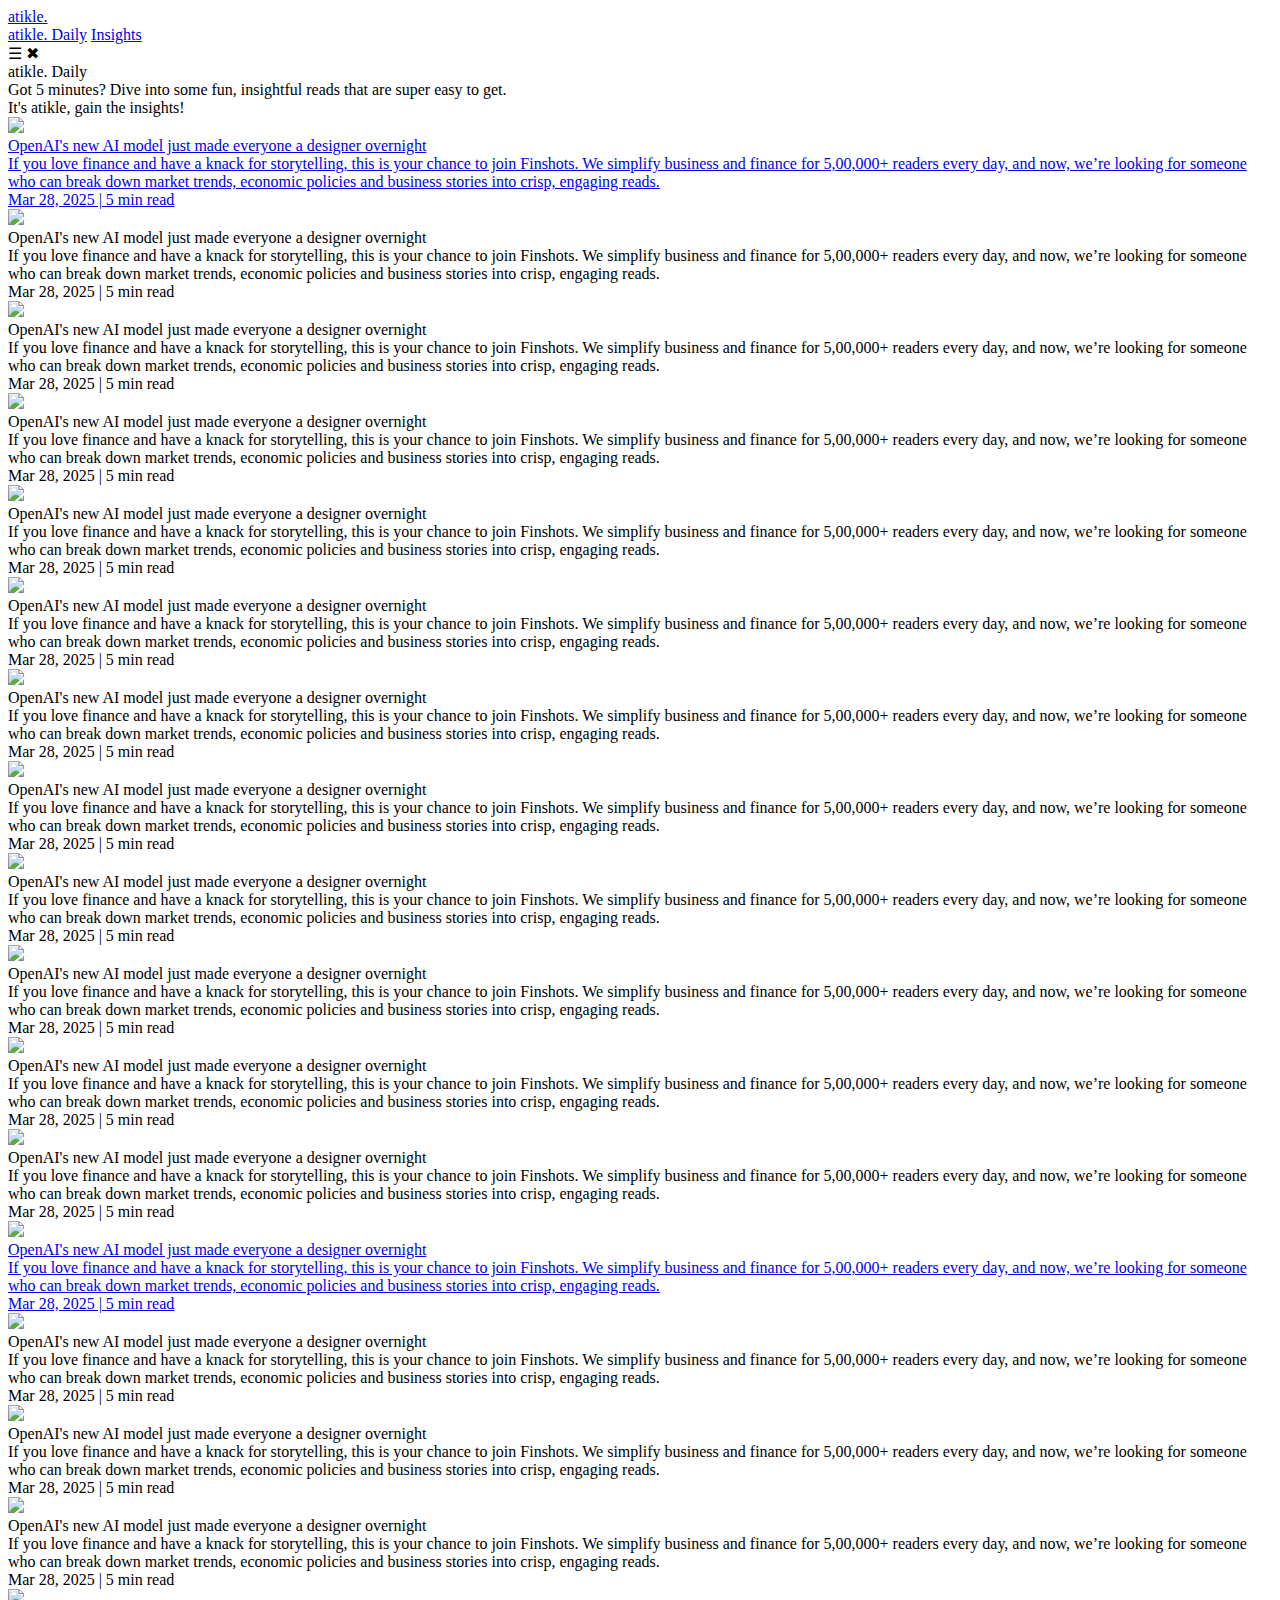
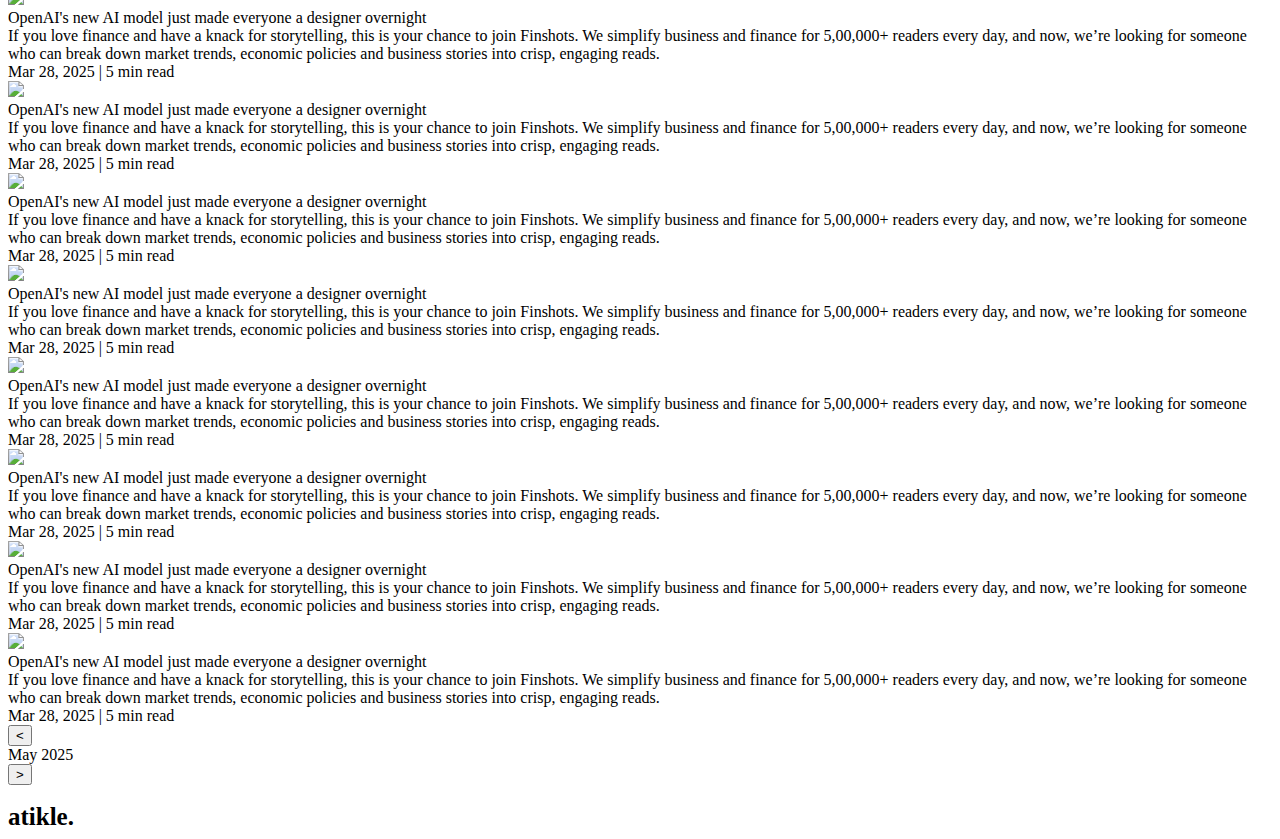
==== 2025/april/1/index.html @ 7051bd0c "Update" ====
<!DOCTYPE html>
<html lang="en">

<head>

    <meta charset="UTF-8">
    <meta name="viewport" content="width=device-width, initial-scale=1.0">
    <meta name="robots" content="index, follow">


    <!-- Roboto @ Google Fonts -->
    <!-- font-family: "Roboto", sans-serif; -->
    <link rel="preconnect" href="https://fonts.googleapis.com">
    <link rel="preconnect" href="https://fonts.gstatic.com" crossorigin>
    <link href="https://fonts.googleapis.com/css2?family=Roboto:ital,wght@0,100..900;1,100..900&display=swap"
        rel="stylesheet">

    <!-- Poppins @ Google Fonts -->
    <!-- font-family: 'Poppins', sans-serif; -->
    <link rel="preconnect" href="https://fonts.googleapis.com">
    <link rel="preconnect" href="https://fonts.gstatic.com" crossorigin>
    <link href="https://fonts.googleapis.com/css2?family=Poppins&display=swap" rel="stylesheet">

    <!-- Fredoka @ Google Fonts -->
    <!-- font-family: 'Fredoka', sans-serif; -->
    <link rel="preconnect" href="https://fonts.googleapis.com">
    <link rel="preconnect" href="https://fonts.gstatic.com" crossorigin>
    <link href="https://fonts.googleapis.com/css2?family=Fredoka&display=swap" rel="stylesheet">

    <!-- Ununtu @ Google Fonts -->
    <!-- font-family: 'Ubuntu', sans-serif; -->
    <link rel="preconnect" href="https://fonts.googleapis.com">
    <link rel="preconnect" href="https://fonts.gstatic.com" crossorigin>
    <link href="https://fonts.googleapis.com/css2?family=Ubuntu&display=swap" rel="stylesheet">


    <!-- CSS For fade-in-out effect -->
    <link rel="stylesheet" href="https://kyle-inc.github.io/resource/effect-fade-in-out/fade-in-out.css">

    <title>atikle. Daily</title>
    <link rel="icon" href="https://atikle.github.io/resource/icon.png" type="image/x-icon">

    <link rel="stylesheet" href="https://atikle.github.io/daily/daily.css">

    <style>

    </style>

</head>

<body>

    <div id="fadein"></div>
    <script src="https://kyle-inc.github.io/resource/effect-fade-in-out/fade-in-out.js"
        crossorigin="anonymous"></script>
    <script type="text/javascript">
        window.onload = function () {
            setTimeout(function () {
                document.getElementById("fadein").remove();
            }, 1000);
        };
    </script>

    <header class="navigation-header">

        <nav>

            <div class="name"><a href="https://atikle.github.io/home">atikle.</a></div>

            <div class="navigation-items" id="navigation-items">
                <a class="links" href="https://atikle.github.io/daily"><font class="atikle">atikle. Daily</font></a>
                <a class="links" href="https://atikle.github.io/insights"><font class="atikle">Insights</font></a>
            </div>

            <div class="hamburger">
                <span id="openHam">&#9776;</span>
                <span id="closeHam">&#x2716;</span>
            </div>

        </nav>

        <script>
            let openHam = document.querySelector('#openHam');
            let closeHam = document.querySelector('#closeHam');
            let navigationItems = document.querySelector('#navigation-items');

            const hamburgerEvent = (navigation, close, open) => {
                navigationItems.style.display = navigation;
                closeHam.style.display = close;
                openHam.style.display = open;
            };

            openHam.addEventListener('click', () => hamburgerEvent("flex", "block", "none"));
            closeHam.addEventListener('click', () => hamburgerEvent("none", "none", "block"));
        </script>

    </header>

    <div class="div-1">

        <font class="heading-1">
            <font class="atikle">atikle.</font>
            <font class="daily">Daily</font>
        </font>

        <br>
        <font class="text-1">Got 5 minutes? Dive into some fun, insightful reads that are super easy to get.</font>
        <br>
        <font class="text-1">It's atikle, gain the insights!</font>

    </div>

    <div class="atikle-container">

        <div class="row">

            <div class="column">
                <a href="#">
                    <img src="https://cdn.finshots.app/images/2025/03/UK-Tyre-India2.jpg">
                    <div class="column-content">
                        <div class="column-heading">OpenAI's new AI model just made everyone a designer overnight</div>
                        <div class="column-text">
                            If you love finance and have a knack for storytelling, this is your chance to join Finshots.
                            We simplify business and finance for 5,00,000+ readers every day, and now, we’re looking for
                            someone who can break down market trends, economic policies and business stories into crisp,
                            engaging reads.
                        </div>
                        <div class="column-date">Mar 28, 2025 | 5 min read</div>
                    </div>
                </a>
            </div>

            <div class="column">
                <img src="https://cdn.finshots.app/images/2025/03/Bumble-Tinder.jpg">
                <div class="column-content">
                    <div class="column-heading">OpenAI's new AI model just made everyone a designer overnight</div>
                    <div class="column-text">
                        If you love finance and have a knack for storytelling, this is your chance to join Finshots. We
                        simplify business and finance for 5,00,000+ readers every day, and now, we’re looking for
                        someone who can break down market trends, economic policies and business stories into crisp,
                        engaging reads.
                    </div>
                    <div class="column-date">Mar 28, 2025 | 5 min read</div>
                </div>
            </div>

            <div class="column">
                <img src="https://cdn.finshots.app/images/2025/03/EU-eggs.jpg">
                <div class="column-content">
                    <div class="column-heading">OpenAI's new AI model just made everyone a designer overnight</div>
                    <div class="column-text">
                        If you love finance and have a knack for storytelling, this is your chance to join Finshots. We
                        simplify business and finance for 5,00,000+ readers every day, and now, we’re looking for
                        someone who can break down market trends, economic policies and business stories into crisp,
                        engaging reads.
                    </div>
                    <div class="column-date">Mar 28, 2025 | 5 min read</div>
                </div>
            </div>

            <div class="column">
                <img src="https://cdn.finshots.app/images/2025/03/Bumble-Tinder.jpg">
                <div class="column-content">
                    <div class="column-heading">OpenAI's new AI model just made everyone a designer overnight</div>
                    <div class="column-text">
                        If you love finance and have a knack for storytelling, this is your chance to join Finshots. We
                        simplify business and finance for 5,00,000+ readers every day, and now, we’re looking for
                        someone who can break down market trends, economic policies and business stories into crisp,
                        engaging reads.
                    </div>
                    <div class="column-date">Mar 28, 2025 | 5 min read</div>
                </div>
            </div>

            <div class="column">
                <img src="https://cdn.finshots.app/images/2025/03/EU-eggs.jpg">
                <div class="column-content">
                    <div class="column-heading">OpenAI's new AI model just made everyone a designer overnight</div>
                    <div class="column-text">
                        If you love finance and have a knack for storytelling, this is your chance to join Finshots. We
                        simplify business and finance for 5,00,000+ readers every day, and now, we’re looking for
                        someone who can break down market trends, economic policies and business stories into crisp,
                        engaging reads.
                    </div>
                    <div class="column-date">Mar 28, 2025 | 5 min read</div>
                </div>
            </div>

            <div class="column">
                <img src="https://cdn.finshots.app/images/2025/03/UK-Tyre-India2.jpg">
                <div class="column-content">
                    <div class="column-heading">OpenAI's new AI model just made everyone a designer overnight</div>
                    <div class="column-text">
                        If you love finance and have a knack for storytelling, this is your chance to join Finshots. We
                        simplify business and finance for 5,00,000+ readers every day, and now, we’re looking for
                        someone who can break down market trends, economic policies and business stories into crisp,
                        engaging reads.
                    </div>
                    <div class="column-date">Mar 28, 2025 | 5 min read</div>
                </div>
            </div>

            <div class="column">
                <img src="https://cdn.finshots.app/images/2025/03/EU-eggs.jpg">
                <div class="column-content">
                    <div class="column-heading">OpenAI's new AI model just made everyone a designer overnight</div>
                    <div class="column-text">
                        If you love finance and have a knack for storytelling, this is your chance to join Finshots. We
                        simplify business and finance for 5,00,000+ readers every day, and now, we’re looking for
                        someone who can break down market trends, economic policies and business stories into crisp,
                        engaging reads.
                    </div>
                    <div class="column-date">Mar 28, 2025 | 5 min read</div>
                </div>
            </div>

            <div class="column">
                <img src="https://cdn.finshots.app/images/2025/03/UK-Tyre-India2.jpg">
                <div class="column-content">
                    <div class="column-heading">OpenAI's new AI model just made everyone a designer overnight</div>
                    <div class="column-text">
                        If you love finance and have a knack for storytelling, this is your chance to join Finshots. We
                        simplify business and finance for 5,00,000+ readers every day, and now, we’re looking for
                        someone who can break down market trends, economic policies and business stories into crisp,
                        engaging reads.
                    </div>
                    <div class="column-date">Mar 28, 2025 | 5 min read</div>
                </div>
            </div>

            <div class="column">
                <img src="https://cdn.finshots.app/images/2025/03/Bumble-Tinder.jpg">
                <div class="column-content">
                    <div class="column-heading">OpenAI's new AI model just made everyone a designer overnight</div>
                    <div class="column-text">
                        If you love finance and have a knack for storytelling, this is your chance to join Finshots. We
                        simplify business and finance for 5,00,000+ readers every day, and now, we’re looking for
                        someone who can break down market trends, economic policies and business stories into crisp,
                        engaging reads.
                    </div>
                    <div class="column-date">Mar 28, 2025 | 5 min read</div>
                </div>
            </div>

            <div class="column">
                <img src="https://cdn.finshots.app/images/2025/03/UK-Tyre-India2.jpg">
                <div class="column-content">
                    <div class="column-heading">OpenAI's new AI model just made everyone a designer overnight</div>
                    <div class="column-text">
                        If you love finance and have a knack for storytelling, this is your chance to join Finshots. We
                        simplify business and finance for 5,00,000+ readers every day, and now, we’re looking for
                        someone who can break down market trends, economic policies and business stories into crisp,
                        engaging reads.
                    </div>
                    <div class="column-date">Mar 28, 2025 | 5 min read</div>
                </div>
            </div>

            <div class="column">
                <img src="https://cdn.finshots.app/images/2025/03/Bumble-Tinder.jpg">
                <div class="column-content">
                    <div class="column-heading">OpenAI's new AI model just made everyone a designer overnight</div>
                    <div class="column-text">
                        If you love finance and have a knack for storytelling, this is your chance to join Finshots. We
                        simplify business and finance for 5,00,000+ readers every day, and now, we’re looking for
                        someone who can break down market trends, economic policies and business stories into crisp,
                        engaging reads.
                    </div>
                    <div class="column-date">Mar 28, 2025 | 5 min read</div>
                </div>
            </div>

            <div class="column">
                <img src="https://cdn.finshots.app/images/2025/03/EU-eggs.jpg">
                <div class="column-content">
                    <div class="column-heading">OpenAI's new AI model just made everyone a designer overnight</div>
                    <div class="column-text">
                        If you love finance and have a knack for storytelling, this is your chance to join Finshots. We
                        simplify business and finance for 5,00,000+ readers every day, and now, we’re looking for
                        someone who can break down market trends, economic policies and business stories into crisp,
                        engaging reads.
                    </div>
                    <div class="column-date">Mar 28, 2025 | 5 min read</div>
                </div>
            </div>


            <!-- repeat -->


            <div class="column">
                <a href="#">
                    <img src="https://cdn.finshots.app/images/2025/03/UK-Tyre-India2.jpg">
                    <div class="column-content">
                        <div class="column-heading">OpenAI's new AI model just made everyone a designer overnight</div>
                        <div class="column-text">
                            If you love finance and have a knack for storytelling, this is your chance to join Finshots.
                            We simplify business and finance for 5,00,000+ readers every day, and now, we’re looking for
                            someone who can break down market trends, economic policies and business stories into crisp,
                            engaging reads.
                        </div>
                        <div class="column-date">Mar 28, 2025 | 5 min read</div>
                    </div>
                </a>
            </div>

            <div class="column">
                <img src="https://cdn.finshots.app/images/2025/03/Bumble-Tinder.jpg">
                <div class="column-content">
                    <div class="column-heading">OpenAI's new AI model just made everyone a designer overnight</div>
                    <div class="column-text">
                        If you love finance and have a knack for storytelling, this is your chance to join Finshots. We
                        simplify business and finance for 5,00,000+ readers every day, and now, we’re looking for
                        someone who can break down market trends, economic policies and business stories into crisp,
                        engaging reads.
                    </div>
                    <div class="column-date">Mar 28, 2025 | 5 min read</div>
                </div>
            </div>

            <div class="column">
                <img src="https://cdn.finshots.app/images/2025/03/EU-eggs.jpg">
                <div class="column-content">
                    <div class="column-heading">OpenAI's new AI model just made everyone a designer overnight</div>
                    <div class="column-text">
                        If you love finance and have a knack for storytelling, this is your chance to join Finshots. We
                        simplify business and finance for 5,00,000+ readers every day, and now, we’re looking for
                        someone who can break down market trends, economic policies and business stories into crisp,
                        engaging reads.
                    </div>
                    <div class="column-date">Mar 28, 2025 | 5 min read</div>
                </div>
            </div>

            <div class="column">
                <img src="https://cdn.finshots.app/images/2025/03/Bumble-Tinder.jpg">
                <div class="column-content">
                    <div class="column-heading">OpenAI's new AI model just made everyone a designer overnight</div>
                    <div class="column-text">
                        If you love finance and have a knack for storytelling, this is your chance to join Finshots. We
                        simplify business and finance for 5,00,000+ readers every day, and now, we’re looking for
                        someone who can break down market trends, economic policies and business stories into crisp,
                        engaging reads.
                    </div>
                    <div class="column-date">Mar 28, 2025 | 5 min read</div>
                </div>
            </div>

            <div class="column">
                <img src="https://cdn.finshots.app/images/2025/03/EU-eggs.jpg">
                <div class="column-content">
                    <div class="column-heading">OpenAI's new AI model just made everyone a designer overnight</div>
                    <div class="column-text">
                        If you love finance and have a knack for storytelling, this is your chance to join Finshots. We
                        simplify business and finance for 5,00,000+ readers every day, and now, we’re looking for
                        someone who can break down market trends, economic policies and business stories into crisp,
                        engaging reads.
                    </div>
                    <div class="column-date">Mar 28, 2025 | 5 min read</div>
                </div>
            </div>

            <div class="column">
                <img src="https://cdn.finshots.app/images/2025/03/UK-Tyre-India2.jpg">
                <div class="column-content">
                    <div class="column-heading">OpenAI's new AI model just made everyone a designer overnight</div>
                    <div class="column-text">
                        If you love finance and have a knack for storytelling, this is your chance to join Finshots. We
                        simplify business and finance for 5,00,000+ readers every day, and now, we’re looking for
                        someone who can break down market trends, economic policies and business stories into crisp,
                        engaging reads.
                    </div>
                    <div class="column-date">Mar 28, 2025 | 5 min read</div>
                </div>
            </div>

            <div class="column">
                <img src="https://cdn.finshots.app/images/2025/03/EU-eggs.jpg">
                <div class="column-content">
                    <div class="column-heading">OpenAI's new AI model just made everyone a designer overnight</div>
                    <div class="column-text">
                        If you love finance and have a knack for storytelling, this is your chance to join Finshots. We
                        simplify business and finance for 5,00,000+ readers every day, and now, we’re looking for
                        someone who can break down market trends, economic policies and business stories into crisp,
                        engaging reads.
                    </div>
                    <div class="column-date">Mar 28, 2025 | 5 min read</div>
                </div>
            </div>

            <div class="column">
                <img src="https://cdn.finshots.app/images/2025/03/UK-Tyre-India2.jpg">
                <div class="column-content">
                    <div class="column-heading">OpenAI's new AI model just made everyone a designer overnight</div>
                    <div class="column-text">
                        If you love finance and have a knack for storytelling, this is your chance to join Finshots. We
                        simplify business and finance for 5,00,000+ readers every day, and now, we’re looking for
                        someone who can break down market trends, economic policies and business stories into crisp,
                        engaging reads.
                    </div>
                    <div class="column-date">Mar 28, 2025 | 5 min read</div>
                </div>
            </div>

            <div class="column">
                <img src="https://cdn.finshots.app/images/2025/03/Bumble-Tinder.jpg">
                <div class="column-content">
                    <div class="column-heading">OpenAI's new AI model just made everyone a designer overnight</div>
                    <div class="column-text">
                        If you love finance and have a knack for storytelling, this is your chance to join Finshots. We
                        simplify business and finance for 5,00,000+ readers every day, and now, we’re looking for
                        someone who can break down market trends, economic policies and business stories into crisp,
                        engaging reads.
                    </div>
                    <div class="column-date">Mar 28, 2025 | 5 min read</div>
                </div>
            </div>

            <div class="column">
                <img src="https://cdn.finshots.app/images/2025/03/UK-Tyre-India2.jpg">
                <div class="column-content">
                    <div class="column-heading">OpenAI's new AI model just made everyone a designer overnight</div>
                    <div class="column-text">
                        If you love finance and have a knack for storytelling, this is your chance to join Finshots. We
                        simplify business and finance for 5,00,000+ readers every day, and now, we’re looking for
                        someone who can break down market trends, economic policies and business stories into crisp,
                        engaging reads.
                    </div>
                    <div class="column-date">Mar 28, 2025 | 5 min read</div>
                </div>
            </div>

            <div class="column">
                <img src="https://cdn.finshots.app/images/2025/03/Bumble-Tinder.jpg">
                <div class="column-content">
                    <div class="column-heading">OpenAI's new AI model just made everyone a designer overnight</div>
                    <div class="column-text">
                        If you love finance and have a knack for storytelling, this is your chance to join Finshots. We
                        simplify business and finance for 5,00,000+ readers every day, and now, we’re looking for
                        someone who can break down market trends, economic policies and business stories into crisp,
                        engaging reads.
                    </div>
                    <div class="column-date">Mar 28, 2025 | 5 min read</div>
                </div>
            </div>

            <div class="column">
                <img src="https://cdn.finshots.app/images/2025/03/EU-eggs.jpg">
                <div class="column-content">
                    <div class="column-heading">OpenAI's new AI model just made everyone a designer overnight</div>
                    <div class="column-text">
                        If you love finance and have a knack for storytelling, this is your chance to join Finshots. We
                        simplify business and finance for 5,00,000+ readers every day, and now, we’re looking for
                        someone who can break down market trends, economic policies and business stories into crisp,
                        engaging reads.
                    </div>
                    <div class="column-date">Mar 28, 2025 | 5 min read</div>
                </div>
            </div>

        </div>

    </div>

    <div class="page-switcher-bar">

        <button class="page-switch-button inactive" title="Previous Page"> < </button>

        <div onclick="location.href='https://atikle.github.io/daily/filter'" class="page-number" title="Filter">May 2025</div>

        <button onclick="location.href='https://atikle.github.io/archive/2025/april'" class="page-switch-button" title="Next Page"> > </button>

    </div>

    <footer>

        <div class="footer-container-1">
            <img src="https://atikle.github.io/resource/icon.png" style="width: 60px;" alt="">
            <br>
            <font class="atikle" style="font-size: 25px; font-weight: 600;">atikle.</font>
        </div>

    </footer>

</body>

</html>
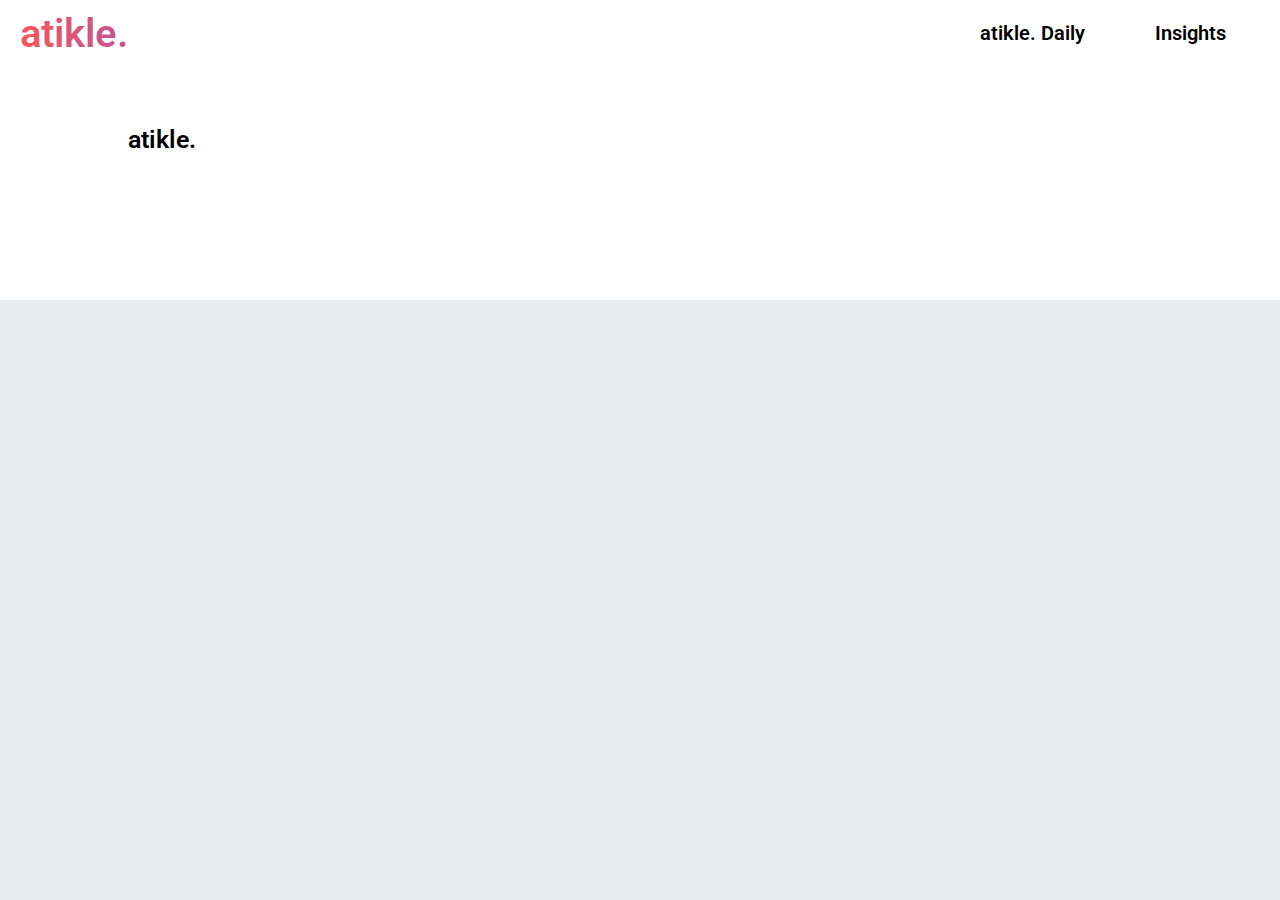
==== commit 470c148f: "Update" ====
--- a/2025/april/1/index.html
+++ b/2025/april/1/index.html
@@ -40,7 +40,7 @@
     <title>atikle. Daily</title>
     <link rel="icon" href="https://atikle.github.io/resource/icon.png" type="image/x-icon">
 
-    <link rel="stylesheet" href="https://atikle.github.io/daily/daily.css">
+    <link rel="stylesheet" href="https://atikle.github.io/archive/2025/april/1/atikle.css">
 
     <style>
 
@@ -96,382 +96,6 @@
 
     </header>
 
-    <div class="div-1">
-
-        <font class="heading-1">
-            <font class="atikle">atikle.</font>
-            <font class="daily">Daily</font>
-        </font>
-
-        <br>
-        <font class="text-1">Got 5 minutes? Dive into some fun, insightful reads that are super easy to get.</font>
-        <br>
-        <font class="text-1">It's atikle, gain the insights!</font>
-
-    </div>
-
-    <div class="atikle-container">
-
-        <div class="row">
-
-            <div class="column">
-                <a href="#">
-                    <img src="https://cdn.finshots.app/images/2025/03/UK-Tyre-India2.jpg">
-                    <div class="column-content">
-                        <div class="column-heading">OpenAI's new AI model just made everyone a designer overnight</div>
-                        <div class="column-text">
-                            If you love finance and have a knack for storytelling, this is your chance to join Finshots.
-                            We simplify business and finance for 5,00,000+ readers every day, and now, we’re looking for
-                            someone who can break down market trends, economic policies and business stories into crisp,
-                            engaging reads.
-                        </div>
-                        <div class="column-date">Mar 28, 2025 | 5 min read</div>
-                    </div>
-                </a>
-            </div>
-
-            <div class="column">
-                <img src="https://cdn.finshots.app/images/2025/03/Bumble-Tinder.jpg">
-                <div class="column-content">
-                    <div class="column-heading">OpenAI's new AI model just made everyone a designer overnight</div>
-                    <div class="column-text">
-                        If you love finance and have a knack for storytelling, this is your chance to join Finshots. We
-                        simplify business and finance for 5,00,000+ readers every day, and now, we’re looking for
-                        someone who can break down market trends, economic policies and business stories into crisp,
-                        engaging reads.
-                    </div>
-                    <div class="column-date">Mar 28, 2025 | 5 min read</div>
-                </div>
-            </div>
-
-            <div class="column">
-                <img src="https://cdn.finshots.app/images/2025/03/EU-eggs.jpg">
-                <div class="column-content">
-                    <div class="column-heading">OpenAI's new AI model just made everyone a designer overnight</div>
-                    <div class="column-text">
-                        If you love finance and have a knack for storytelling, this is your chance to join Finshots. We
-                        simplify business and finance for 5,00,000+ readers every day, and now, we’re looking for
-                        someone who can break down market trends, economic policies and business stories into crisp,
-                        engaging reads.
-                    </div>
-                    <div class="column-date">Mar 28, 2025 | 5 min read</div>
-                </div>
-            </div>
-
-            <div class="column">
-                <img src="https://cdn.finshots.app/images/2025/03/Bumble-Tinder.jpg">
-                <div class="column-content">
-                    <div class="column-heading">OpenAI's new AI model just made everyone a designer overnight</div>
-                    <div class="column-text">
-                        If you love finance and have a knack for storytelling, this is your chance to join Finshots. We
-                        simplify business and finance for 5,00,000+ readers every day, and now, we’re looking for
-                        someone who can break down market trends, economic policies and business stories into crisp,
-                        engaging reads.
-                    </div>
-                    <div class="column-date">Mar 28, 2025 | 5 min read</div>
-                </div>
-            </div>
-
-            <div class="column">
-                <img src="https://cdn.finshots.app/images/2025/03/EU-eggs.jpg">
-                <div class="column-content">
-                    <div class="column-heading">OpenAI's new AI model just made everyone a designer overnight</div>
-                    <div class="column-text">
-                        If you love finance and have a knack for storytelling, this is your chance to join Finshots. We
-                        simplify business and finance for 5,00,000+ readers every day, and now, we’re looking for
-                        someone who can break down market trends, economic policies and business stories into crisp,
-                        engaging reads.
-                    </div>
-                    <div class="column-date">Mar 28, 2025 | 5 min read</div>
-                </div>
-            </div>
-
-            <div class="column">
-                <img src="https://cdn.finshots.app/images/2025/03/UK-Tyre-India2.jpg">
-                <div class="column-content">
-                    <div class="column-heading">OpenAI's new AI model just made everyone a designer overnight</div>
-                    <div class="column-text">
-                        If you love finance and have a knack for storytelling, this is your chance to join Finshots. We
-                        simplify business and finance for 5,00,000+ readers every day, and now, we’re looking for
-                        someone who can break down market trends, economic policies and business stories into crisp,
-                        engaging reads.
-                    </div>
-                    <div class="column-date">Mar 28, 2025 | 5 min read</div>
-                </div>
-            </div>
-
-            <div class="column">
-                <img src="https://cdn.finshots.app/images/2025/03/EU-eggs.jpg">
-                <div class="column-content">
-                    <div class="column-heading">OpenAI's new AI model just made everyone a designer overnight</div>
-                    <div class="column-text">
-                        If you love finance and have a knack for storytelling, this is your chance to join Finshots. We
-                        simplify business and finance for 5,00,000+ readers every day, and now, we’re looking for
-                        someone who can break down market trends, economic policies and business stories into crisp,
-                        engaging reads.
-                    </div>
-                    <div class="column-date">Mar 28, 2025 | 5 min read</div>
-                </div>
-            </div>
-
-            <div class="column">
-                <img src="https://cdn.finshots.app/images/2025/03/UK-Tyre-India2.jpg">
-                <div class="column-content">
-                    <div class="column-heading">OpenAI's new AI model just made everyone a designer overnight</div>
-                    <div class="column-text">
-                        If you love finance and have a knack for storytelling, this is your chance to join Finshots. We
-                        simplify business and finance for 5,00,000+ readers every day, and now, we’re looking for
-                        someone who can break down market trends, economic policies and business stories into crisp,
-                        engaging reads.
-                    </div>
-                    <div class="column-date">Mar 28, 2025 | 5 min read</div>
-                </div>
-            </div>
-
-            <div class="column">
-                <img src="https://cdn.finshots.app/images/2025/03/Bumble-Tinder.jpg">
-                <div class="column-content">
-                    <div class="column-heading">OpenAI's new AI model just made everyone a designer overnight</div>
-                    <div class="column-text">
-                        If you love finance and have a knack for storytelling, this is your chance to join Finshots. We
-                        simplify business and finance for 5,00,000+ readers every day, and now, we’re looking for
-                        someone who can break down market trends, economic policies and business stories into crisp,
-                        engaging reads.
-                    </div>
-                    <div class="column-date">Mar 28, 2025 | 5 min read</div>
-                </div>
-            </div>
-
-            <div class="column">
-                <img src="https://cdn.finshots.app/images/2025/03/UK-Tyre-India2.jpg">
-                <div class="column-content">
-                    <div class="column-heading">OpenAI's new AI model just made everyone a designer overnight</div>
-                    <div class="column-text">
-                        If you love finance and have a knack for storytelling, this is your chance to join Finshots. We
-                        simplify business and finance for 5,00,000+ readers every day, and now, we’re looking for
-                        someone who can break down market trends, economic policies and business stories into crisp,
-                        engaging reads.
-                    </div>
-                    <div class="column-date">Mar 28, 2025 | 5 min read</div>
-                </div>
-            </div>
-
-            <div class="column">
-                <img src="https://cdn.finshots.app/images/2025/03/Bumble-Tinder.jpg">
-                <div class="column-content">
-                    <div class="column-heading">OpenAI's new AI model just made everyone a designer overnight</div>
-                    <div class="column-text">
-                        If you love finance and have a knack for storytelling, this is your chance to join Finshots. We
-                        simplify business and finance for 5,00,000+ readers every day, and now, we’re looking for
-                        someone who can break down market trends, economic policies and business stories into crisp,
-                        engaging reads.
-                    </div>
-                    <div class="column-date">Mar 28, 2025 | 5 min read</div>
-                </div>
-            </div>
-
-            <div class="column">
-                <img src="https://cdn.finshots.app/images/2025/03/EU-eggs.jpg">
-                <div class="column-content">
-                    <div class="column-heading">OpenAI's new AI model just made everyone a designer overnight</div>
-                    <div class="column-text">
-                        If you love finance and have a knack for storytelling, this is your chance to join Finshots. We
-                        simplify business and finance for 5,00,000+ readers every day, and now, we’re looking for
-                        someone who can break down market trends, economic policies and business stories into crisp,
-                        engaging reads.
-                    </div>
-                    <div class="column-date">Mar 28, 2025 | 5 min read</div>
-                </div>
-            </div>
-
-
-            <!-- repeat -->
-
-
-            <div class="column">
-                <a href="#">
-                    <img src="https://cdn.finshots.app/images/2025/03/UK-Tyre-India2.jpg">
-                    <div class="column-content">
-                        <div class="column-heading">OpenAI's new AI model just made everyone a designer overnight</div>
-                        <div class="column-text">
-                            If you love finance and have a knack for storytelling, this is your chance to join Finshots.
-                            We simplify business and finance for 5,00,000+ readers every day, and now, we’re looking for
-                            someone who can break down market trends, economic policies and business stories into crisp,
-                            engaging reads.
-                        </div>
-                        <div class="column-date">Mar 28, 2025 | 5 min read</div>
-                    </div>
-                </a>
-            </div>
-
-            <div class="column">
-                <img src="https://cdn.finshots.app/images/2025/03/Bumble-Tinder.jpg">
-                <div class="column-content">
-                    <div class="column-heading">OpenAI's new AI model just made everyone a designer overnight</div>
-                    <div class="column-text">
-                        If you love finance and have a knack for storytelling, this is your chance to join Finshots. We
-                        simplify business and finance for 5,00,000+ readers every day, and now, we’re looking for
-                        someone who can break down market trends, economic policies and business stories into crisp,
-                        engaging reads.
-                    </div>
-                    <div class="column-date">Mar 28, 2025 | 5 min read</div>
-                </div>
-            </div>
-
-            <div class="column">
-                <img src="https://cdn.finshots.app/images/2025/03/EU-eggs.jpg">
-                <div class="column-content">
-                    <div class="column-heading">OpenAI's new AI model just made everyone a designer overnight</div>
-                    <div class="column-text">
-                        If you love finance and have a knack for storytelling, this is your chance to join Finshots. We
-                        simplify business and finance for 5,00,000+ readers every day, and now, we’re looking for
-                        someone who can break down market trends, economic policies and business stories into crisp,
-                        engaging reads.
-                    </div>
-                    <div class="column-date">Mar 28, 2025 | 5 min read</div>
-                </div>
-            </div>
-
-            <div class="column">
-                <img src="https://cdn.finshots.app/images/2025/03/Bumble-Tinder.jpg">
-                <div class="column-content">
-                    <div class="column-heading">OpenAI's new AI model just made everyone a designer overnight</div>
-                    <div class="column-text">
-                        If you love finance and have a knack for storytelling, this is your chance to join Finshots. We
-                        simplify business and finance for 5,00,000+ readers every day, and now, we’re looking for
-                        someone who can break down market trends, economic policies and business stories into crisp,
-                        engaging reads.
-                    </div>
-                    <div class="column-date">Mar 28, 2025 | 5 min read</div>
-                </div>
-            </div>
-
-            <div class="column">
-                <img src="https://cdn.finshots.app/images/2025/03/EU-eggs.jpg">
-                <div class="column-content">
-                    <div class="column-heading">OpenAI's new AI model just made everyone a designer overnight</div>
-                    <div class="column-text">
-                        If you love finance and have a knack for storytelling, this is your chance to join Finshots. We
-                        simplify business and finance for 5,00,000+ readers every day, and now, we’re looking for
-                        someone who can break down market trends, economic policies and business stories into crisp,
-                        engaging reads.
-                    </div>
-                    <div class="column-date">Mar 28, 2025 | 5 min read</div>
-                </div>
-            </div>
-
-            <div class="column">
-                <img src="https://cdn.finshots.app/images/2025/03/UK-Tyre-India2.jpg">
-                <div class="column-content">
-                    <div class="column-heading">OpenAI's new AI model just made everyone a designer overnight</div>
-                    <div class="column-text">
-                        If you love finance and have a knack for storytelling, this is your chance to join Finshots. We
-                        simplify business and finance for 5,00,000+ readers every day, and now, we’re looking for
-                        someone who can break down market trends, economic policies and business stories into crisp,
-                        engaging reads.
-                    </div>
-                    <div class="column-date">Mar 28, 2025 | 5 min read</div>
-                </div>
-            </div>
-
-            <div class="column">
-                <img src="https://cdn.finshots.app/images/2025/03/EU-eggs.jpg">
-                <div class="column-content">
-                    <div class="column-heading">OpenAI's new AI model just made everyone a designer overnight</div>
-                    <div class="column-text">
-                        If you love finance and have a knack for storytelling, this is your chance to join Finshots. We
-                        simplify business and finance for 5,00,000+ readers every day, and now, we’re looking for
-                        someone who can break down market trends, economic policies and business stories into crisp,
-                        engaging reads.
-                    </div>
-                    <div class="column-date">Mar 28, 2025 | 5 min read</div>
-                </div>
-            </div>
-
-            <div class="column">
-                <img src="https://cdn.finshots.app/images/2025/03/UK-Tyre-India2.jpg">
-                <div class="column-content">
-                    <div class="column-heading">OpenAI's new AI model just made everyone a designer overnight</div>
-                    <div class="column-text">
-                        If you love finance and have a knack for storytelling, this is your chance to join Finshots. We
-                        simplify business and finance for 5,00,000+ readers every day, and now, we’re looking for
-                        someone who can break down market trends, economic policies and business stories into crisp,
-                        engaging reads.
-                    </div>
-                    <div class="column-date">Mar 28, 2025 | 5 min read</div>
-                </div>
-            </div>
-
-            <div class="column">
-                <img src="https://cdn.finshots.app/images/2025/03/Bumble-Tinder.jpg">
-                <div class="column-content">
-                    <div class="column-heading">OpenAI's new AI model just made everyone a designer overnight</div>
-                    <div class="column-text">
-                        If you love finance and have a knack for storytelling, this is your chance to join Finshots. We
-                        simplify business and finance for 5,00,000+ readers every day, and now, we’re looking for
-                        someone who can break down market trends, economic policies and business stories into crisp,
-                        engaging reads.
-                    </div>
-                    <div class="column-date">Mar 28, 2025 | 5 min read</div>
-                </div>
-            </div>
-
-            <div class="column">
-                <img src="https://cdn.finshots.app/images/2025/03/UK-Tyre-India2.jpg">
-                <div class="column-content">
-                    <div class="column-heading">OpenAI's new AI model just made everyone a designer overnight</div>
-                    <div class="column-text">
-                        If you love finance and have a knack for storytelling, this is your chance to join Finshots. We
-                        simplify business and finance for 5,00,000+ readers every day, and now, we’re looking for
-                        someone who can break down market trends, economic policies and business stories into crisp,
-                        engaging reads.
-                    </div>
-                    <div class="column-date">Mar 28, 2025 | 5 min read</div>
-                </div>
-            </div>
-
-            <div class="column">
-                <img src="https://cdn.finshots.app/images/2025/03/Bumble-Tinder.jpg">
-                <div class="column-content">
-                    <div class="column-heading">OpenAI's new AI model just made everyone a designer overnight</div>
-                    <div class="column-text">
-                        If you love finance and have a knack for storytelling, this is your chance to join Finshots. We
-                        simplify business and finance for 5,00,000+ readers every day, and now, we’re looking for
-                        someone who can break down market trends, economic policies and business stories into crisp,
-                        engaging reads.
-                    </div>
-                    <div class="column-date">Mar 28, 2025 | 5 min read</div>
-                </div>
-            </div>
-
-            <div class="column">
-                <img src="https://cdn.finshots.app/images/2025/03/EU-eggs.jpg">
-                <div class="column-content">
-                    <div class="column-heading">OpenAI's new AI model just made everyone a designer overnight</div>
-                    <div class="column-text">
-                        If you love finance and have a knack for storytelling, this is your chance to join Finshots. We
-                        simplify business and finance for 5,00,000+ readers every day, and now, we’re looking for
-                        someone who can break down market trends, economic policies and business stories into crisp,
-                        engaging reads.
-                    </div>
-                    <div class="column-date">Mar 28, 2025 | 5 min read</div>
-                </div>
-            </div>
-
-        </div>
-
-    </div>
-
-    <div class="page-switcher-bar">
-
-        <button class="page-switch-button inactive" title="Previous Page"> < </button>
-
-        <div onclick="location.href='https://atikle.github.io/daily/filter'" class="page-number" title="Filter">May 2025</div>
-
-        <button onclick="location.href='https://atikle.github.io/archive/2025/april'" class="page-switch-button" title="Next Page"> > </button>
-
-    </div>
-
     <footer>
 
         <div class="footer-container-1">
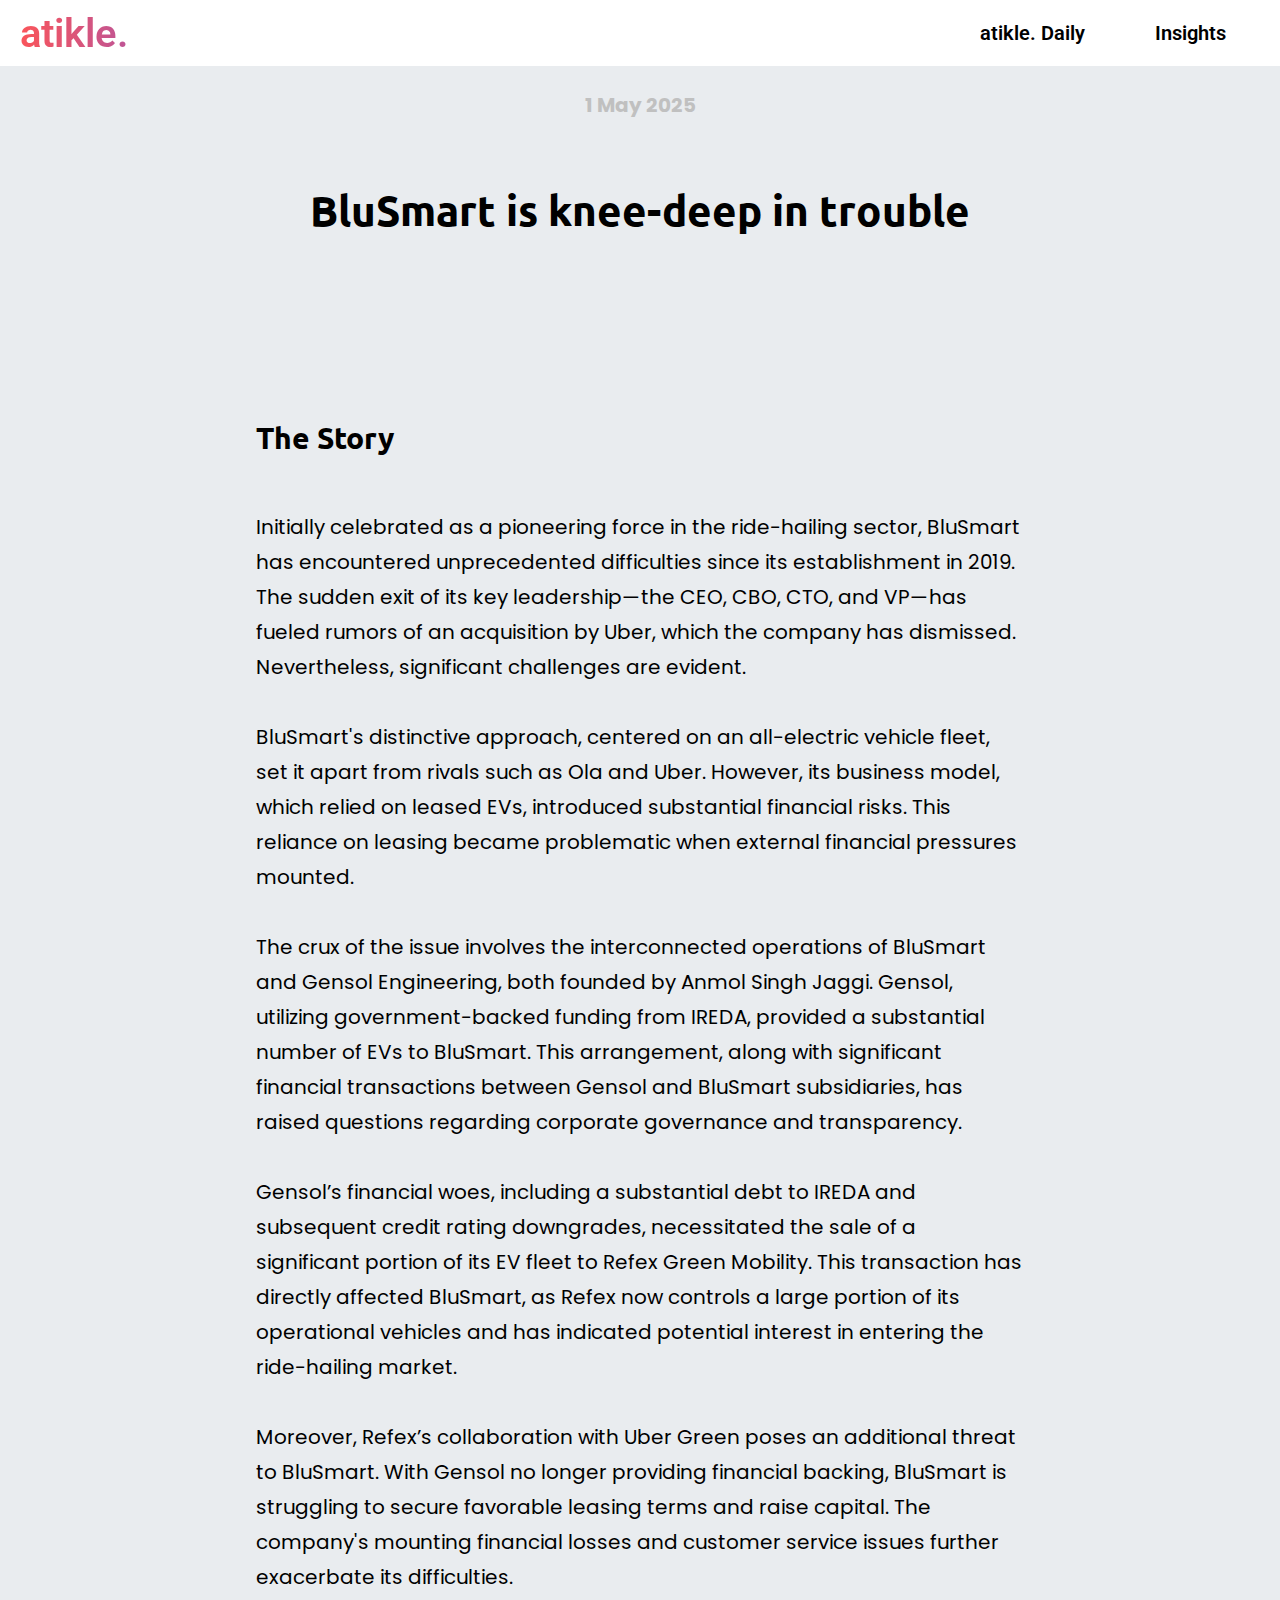
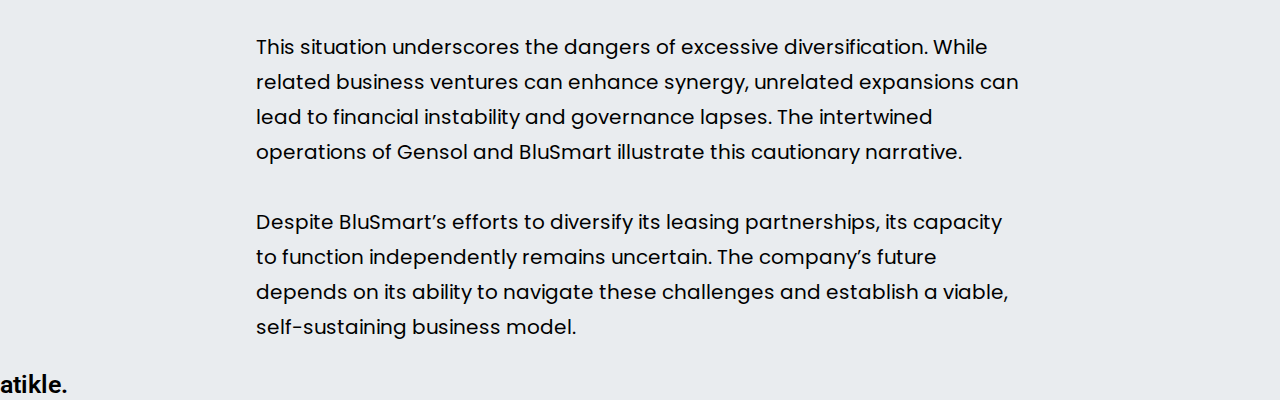
==== commit 6c471289: "Update" ====
--- a/2025/april/1/index.html
+++ b/2025/april/1/index.html
@@ -40,7 +40,8 @@
     <title>atikle. Daily</title>
     <link rel="icon" href="https://atikle.github.io/resource/icon.png" type="image/x-icon">
 
-    <link rel="stylesheet" href="https://atikle.github.io/archive/2025/april/1/atikle.css">
+    <link rel="stylesheet" href="atikle.css">
+    <link rel="stylesheet" href="https://atikle.github.io/resource/footer-1-multicolor/footer.css">
 
     <style>
 
@@ -68,8 +69,12 @@
             <div class="name"><a href="https://atikle.github.io/home">atikle.</a></div>
 
             <div class="navigation-items" id="navigation-items">
-                <a class="links" href="https://atikle.github.io/daily"><font class="atikle">atikle. Daily</font></a>
-                <a class="links" href="https://atikle.github.io/insights"><font class="atikle">Insights</font></a>
+                <a class="links" href="https://atikle.github.io/daily">
+                    <font class="atikle">atikle. Daily</font>
+                </a>
+                <a class="links" href="https://atikle.github.io/insights">
+                    <font class="atikle">Insights</font>
+                </a>
             </div>
 
             <div class="hamburger">
@@ -96,6 +101,71 @@
 
     </header>
 
+    <div class="atikle-container">
+
+        <div class="date">1 May 2025</div>
+
+        <h1>BluSmart is knee-deep in trouble</h1>
+
+        <img src="https://cdn.finshots.app/images/2025/03/Blusmart.jpg" class="atikle-banner" alt="">
+
+        <div class="atikle-story">
+
+            <h2>The Story</h2>
+
+            Initially celebrated as a pioneering force in the ride-hailing sector, BluSmart has encountered
+            unprecedented difficulties since its establishment in 2019. The sudden exit of its key leadership—the CEO,
+            CBO, CTO, and VP—has fueled rumors of an acquisition by Uber, which the company has dismissed. Nevertheless,
+            significant challenges are evident.
+
+            <br>
+            <br>
+
+            BluSmart's distinctive approach, centered on an all-electric vehicle fleet, set it apart from rivals such as
+            Ola and Uber. However, its business model, which relied on leased EVs, introduced substantial financial
+            risks. This reliance on leasing became problematic when external financial pressures mounted.
+
+            <br>
+            <br>
+
+            The crux of the issue involves the interconnected operations of BluSmart and Gensol Engineering, both
+            founded by Anmol Singh Jaggi. Gensol, utilizing government-backed funding from IREDA, provided a substantial
+            number of EVs to BluSmart. This arrangement, along with significant financial transactions between Gensol
+            and BluSmart subsidiaries, has raised questions regarding corporate governance and transparency.
+            
+            <br>
+            <br>
+
+            Gensol’s financial woes, including a substantial debt to IREDA and subsequent credit rating downgrades,
+            necessitated the sale of a significant portion of its EV fleet to Refex Green Mobility. This transaction has
+            directly affected BluSmart, as Refex now controls a large portion of its operational vehicles and has
+            indicated potential interest in entering the ride-hailing market.
+
+            <br>
+            <br>
+
+            Moreover, Refex’s collaboration with Uber Green poses an additional threat to BluSmart. With Gensol no
+            longer providing financial backing, BluSmart is struggling to secure favorable leasing terms and raise
+            capital. The company's mounting financial losses and customer service issues further exacerbate its
+            difficulties.
+
+            <br>
+            <br>
+
+            This situation underscores the dangers of excessive diversification. While related business ventures can
+            enhance synergy, unrelated expansions can lead to financial instability and governance lapses. The
+            intertwined operations of Gensol and BluSmart illustrate this cautionary narrative.
+
+            <br>
+            <br>
+
+            Despite BluSmart’s efforts to diversify its leasing partnerships, its capacity to function independently
+            remains uncertain. The company’s future depends on its ability to navigate these challenges and establish a
+            viable, self-sustaining business model.
+        </div>
+
+    </div>
+
     <footer>
 
         <div class="footer-container-1">
--- a/2025/april/1/atikle.css
+++ b/2025/april/1/atikle.css
@@ -0,0 +1,205 @@
+body,
+html {
+    width: 100%;
+    margin: 0;
+    background-repeat: no-repeat;
+    background-attachment: fixed;
+    background-color: #e9ecef;
+    color: black;
+    font-family: 'Poppins', sans-serif;
+    border: 0;
+    top: 0;
+}
+
+a {
+    text-decoration: none;
+    cursor: pointer;
+    color: black;
+}
+
+::selection {
+    color: silver;
+    background: transparent;
+}
+
+
+
+
+
+/* ------------------- Scroll Bar ------------------- */
+/* width */
+::-webkit-scrollbar {
+    width: 0.75vw;
+    background-color: white;
+}
+
+/* Track */
+::-webkit-scrollbar-track {
+    /* border-radius: 10px; */
+    background-color: white;
+}
+
+/* Handle */
+::-webkit-scrollbar-thumb {
+    background: grey;
+    /* border-radius: 35px; */
+}
+
+/* Handle on hover */
+::-webkit-scrollbar-thumb:hover {
+    background: silver;
+}
+
+
+
+
+
+.navigation-header {
+    position: fixed;
+    background-color: white;
+    padding: 0px 10px;
+    height: 66px;
+    width: 100%;
+    top: 0;
+    display: flex;
+    /* justify-content: center; */
+    align-items: center;
+}
+
+nav {
+    width: 95%;
+    border-radius: 10px;
+    /* max-width: 1650px; */
+    display: flex;
+    justify-content: space-between;
+    align-items: center;
+    background-color: white;
+}
+
+div.name {
+    width: 300px;
+    left: 0;
+    font-size: 40px;
+    font-weight: 600;
+    font-family: "Roboto", sans-serif;
+    padding-left: 10px;
+    background: linear-gradient(90.1deg, rgb(255, 85, 85) 0.1%, rgb(85, 85, 255) 100%);
+    -webkit-background-clip: text;
+    background-clip: text;
+    -webkit-text-fill-color: transparent;
+}
+
+.navigation-items {
+    display: flex;
+    gap: 70px;
+}
+
+.navigation-items>a {
+    display: flex;
+    color: black;
+    text-decoration: none;
+    font-family: 'Ubuntu', sans-serif;
+    font-weight: 600;
+    font-size: 20px;
+    transition: .15s ease-in-out;
+}
+
+.navigation-items>a:hover {
+    color: silver;
+    font-weight: 600;
+    /* padding: 0px 20px; */
+}
+
+.hamburger {
+    display: none;
+    font-size: 20px;
+    font-weight: 800;
+    color: black;
+}
+
+@media screen and (max-width:768px) {
+    .hamburger {
+        display: flex;
+        cursor: pointer;
+    }
+
+    .hamburger #closeHam {
+        display: none;
+    }
+
+    .navigation-items {
+        display: none;
+        flex-direction: column;
+        align-items: center;
+        position: absolute;
+        right: 0;
+        top: 58px;
+        background-color: white;
+        width: 100%;
+        height: calc(100vh - 58px);
+        padding-top: 60px;
+        gap: 10vh;
+    }
+}
+
+
+
+
+
+.atikle {
+    font-family: "Roboto", sans-serif;
+}
+
+.daily {
+    color: cadetblue;
+}
+
+
+
+
+.atikle-container {
+    width: 100%;
+    margin-top: 66px;
+    align-items: center;
+    text-align: center;
+}
+
+.date {
+    width: 100%;
+    color: silver;
+    font-size: 20px;
+    font-weight: 700;
+    margin-top: 7%;
+}
+
+h1 {
+    font-size: 42px;
+    font-weight: 900;
+    padding: 35px 10px;
+    color: black;
+    font-family: 'Ubuntu', sans-serif;
+}
+
+.atikle-banner {
+    width: 80vw;
+    min-width: 300px;
+}
+
+h2 {
+    color: black;
+    font-family: 'Ubuntu', sans-serif;
+    text-align: left;
+    padding: 30px 0;
+    padding-top: 70px;
+}
+
+.atikle-story {
+    width: 60%;
+    min-width: 40vh;
+    margin: auto;
+    text-align: start;
+    color: black;
+    font-size: 20px;
+    line-height: 35px;
+    font-family: 'Poppins', sans-serif;
+}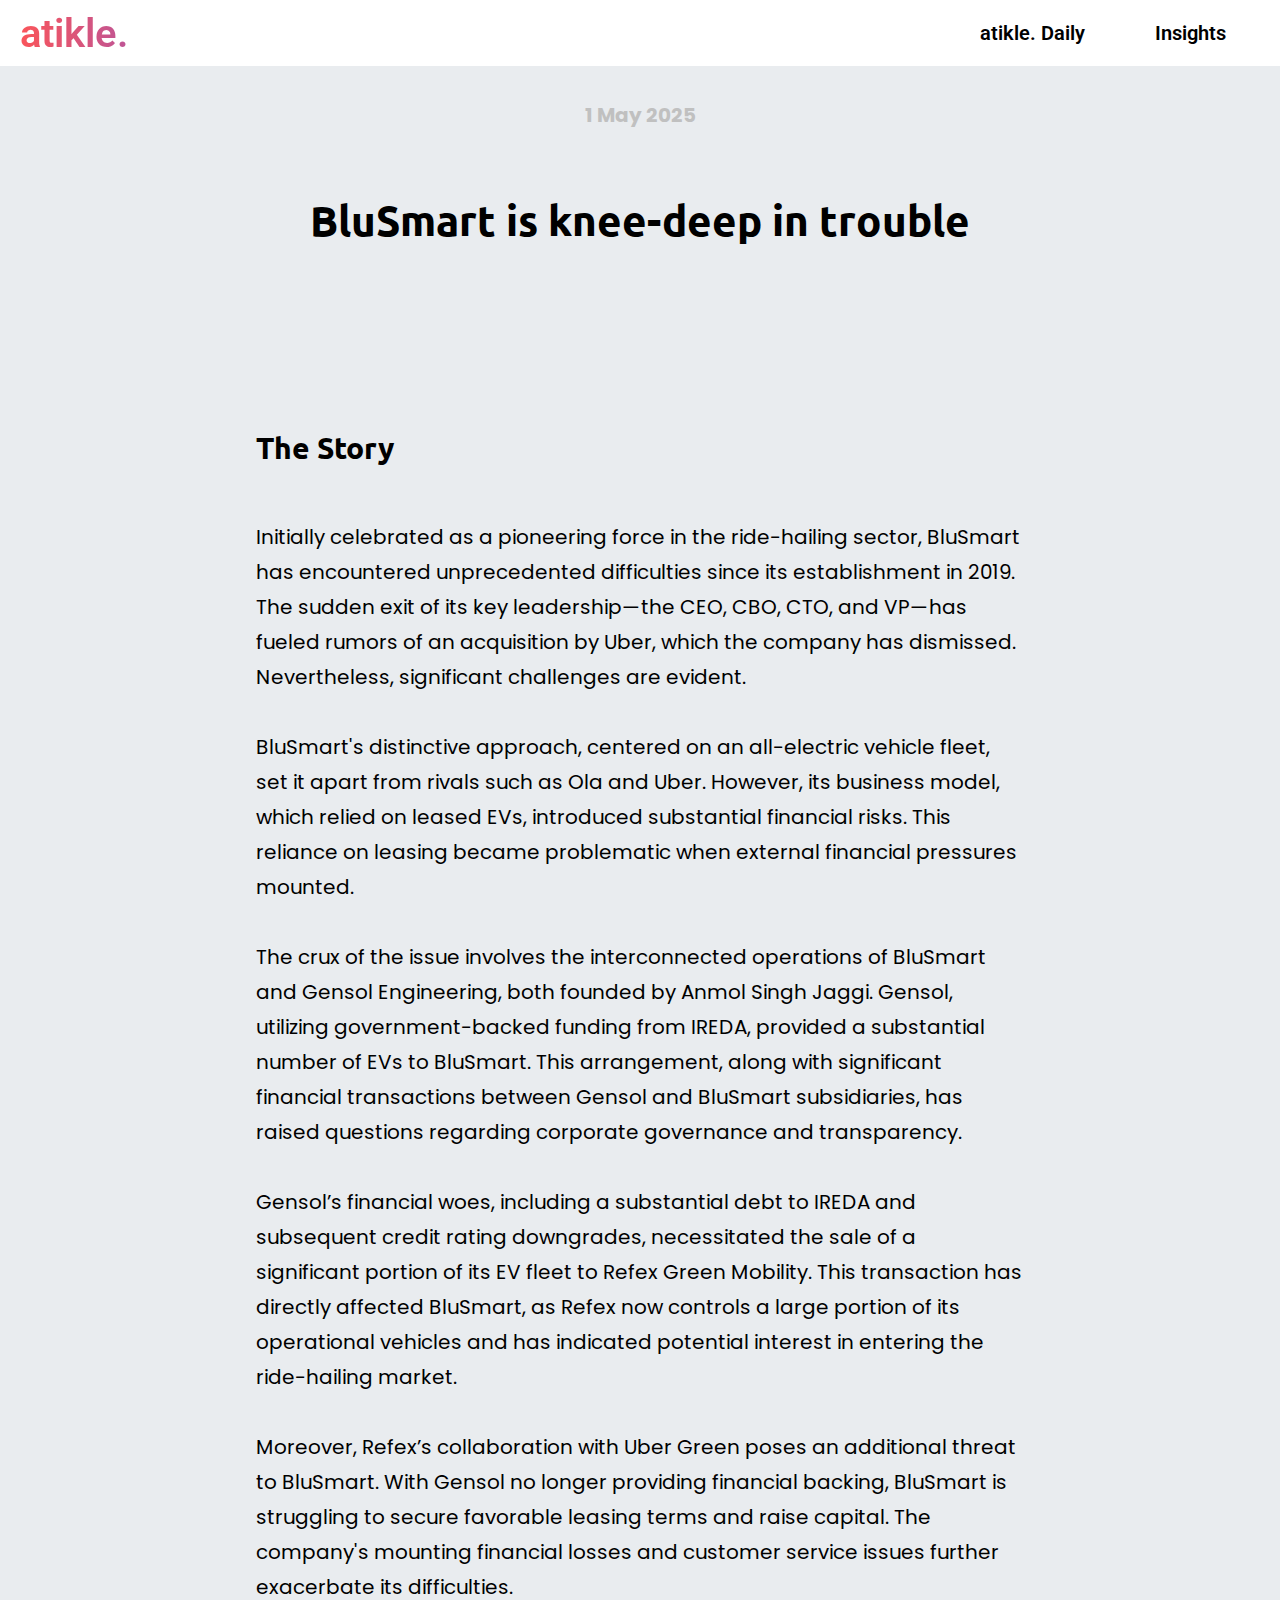
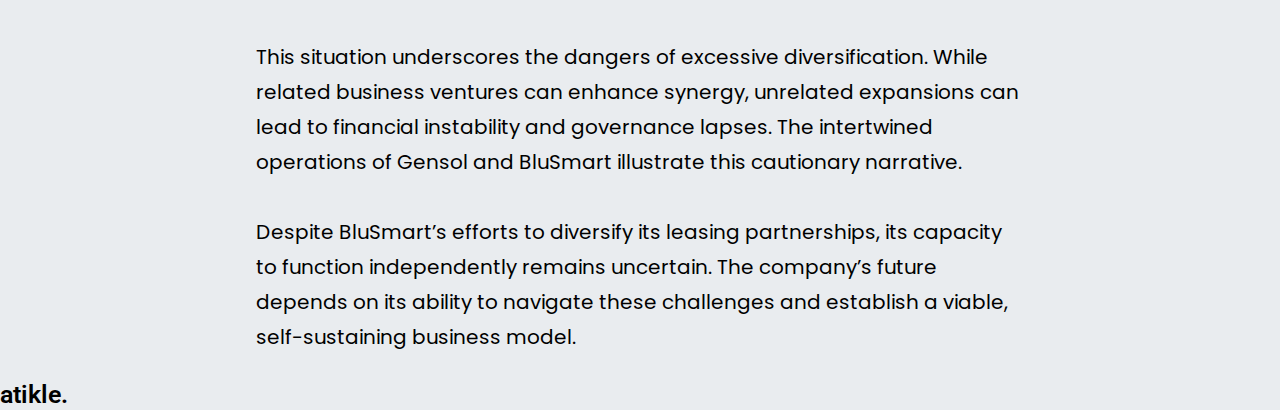
==== commit 5d69e8c0: "Update" ====
--- a/2025/april/1/index.html
+++ b/2025/april/1/index.html
@@ -34,9 +34,6 @@
     <link href="https://fonts.googleapis.com/css2?family=Ubuntu&display=swap" rel="stylesheet">
 
 
-    <!-- CSS For fade-in-out effect -->
-    <link rel="stylesheet" href="https://kyle-inc.github.io/resource/effect-fade-in-out/fade-in-out.css">
-
     <title>atikle. Daily</title>
     <link rel="icon" href="https://atikle.github.io/resource/icon.png" type="image/x-icon">
 
@@ -50,17 +47,6 @@
 </head>
 
 <body>
-
-    <div id="fadein"></div>
-    <script src="https://kyle-inc.github.io/resource/effect-fade-in-out/fade-in-out.js"
-        crossorigin="anonymous"></script>
-    <script type="text/javascript">
-        window.onload = function () {
-            setTimeout(function () {
-                document.getElementById("fadein").remove();
-            }, 1000);
-        };
-    </script>
 
     <header class="navigation-header">
 
--- a/2025/april/1/atikle.css
+++ b/2025/april/1/atikle.css
@@ -169,7 +169,7 @@
     color: silver;
     font-size: 20px;
     font-weight: 700;
-    margin-top: 7%;
+    margin-top: 100px;
 }
 
 h1 {
